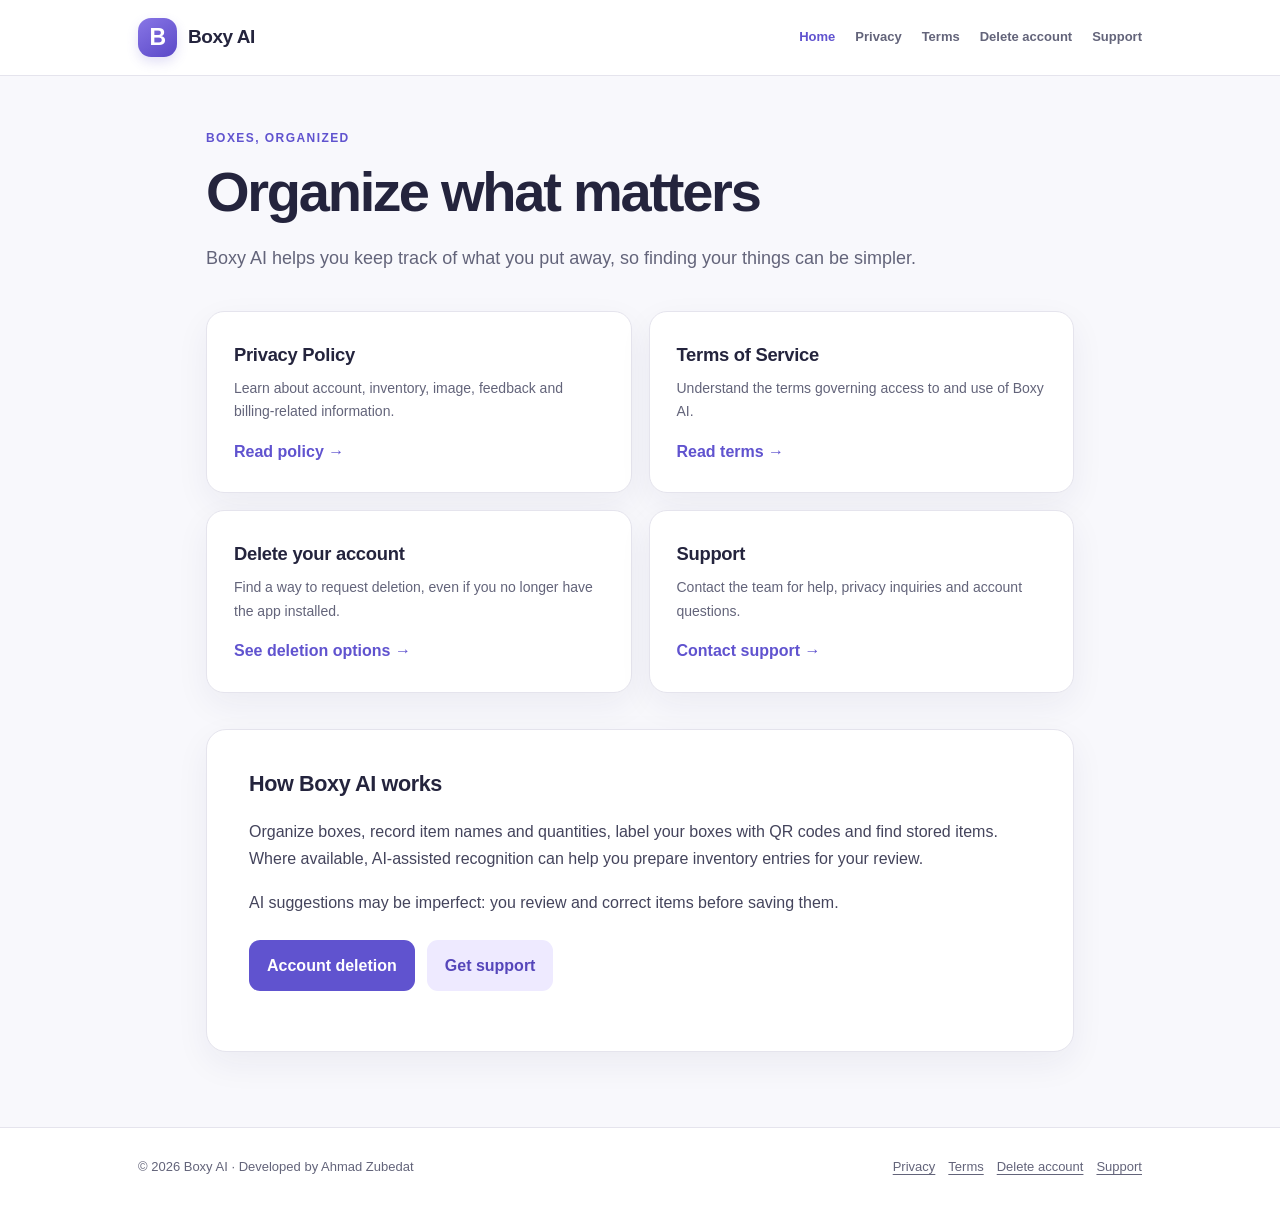
==== index.html @ 9fa78a9f "Add Boxy AI website and legal pages" ====
<!doctype html>
<html lang="en"><head>
<meta charset="utf-8"><meta name="viewport" content="width=device-width,initial-scale=1">
<meta name="description" content="Boxy AI official information, Privacy Policy, Terms, account deletion and support.">
<meta name="theme-color" content="#f8f8fc">
<title>Organize what matters | Boxy AI</title><link rel="stylesheet" href="styles.css">
</head><body>
<a class="skip-link" href="#main">Skip to content</a>
<header class="site-header"><div class="header-inner"><a class="brand" href="index.html"><span class="mark" aria-hidden="true">B</span>Boxy AI</a><nav aria-label="Main navigation"><a href="index.html" aria-current="page">Home</a><a href="privacy.html">Privacy</a><a href="terms.html">Terms</a><a href="delete-account.html">Delete account</a><a href="support.html">Support</a></nav></div></header>
<main id="main"><div class="hero"><div class="eyebrow">BOXES, ORGANIZED</div><h1>Organize what matters</h1><p>Boxy AI helps you keep track of what you put away, so finding your things can be simpler.</p></div><section class="card-grid" aria-label="Information and policies">
<a class="feature-card" href="privacy.html"><h2>Privacy Policy</h2><p>Learn about account, inventory, image, feedback and billing-related information.</p><span class="arrow">Read policy →</span></a>
<a class="feature-card" href="terms.html"><h2>Terms of Service</h2><p>Understand the terms governing access to and use of Boxy AI.</p><span class="arrow">Read terms →</span></a>
<a class="feature-card" href="delete-account.html"><h2>Delete your account</h2><p>Find a way to request deletion, even if you no longer have the app installed.</p><span class="arrow">See deletion options →</span></a>
<a class="feature-card" href="support.html"><h2>Support</h2><p>Contact the team for help, privacy inquiries and account questions.</p><span class="arrow">Contact support →</span></a>
</section><section class="panel"><h2>How Boxy AI works</h2><p>Organize boxes, record item names and quantities, label your boxes with QR codes and find stored items. Where available, AI-assisted recognition can help you prepare inventory entries for your review.</p><p>AI suggestions may be imperfect: you review and correct items before saving them.</p><div class="actions"><a class="btn" href="delete-account.html">Account deletion</a><a class="btn secondary" href="support.html">Get support</a></div></section></main>
<footer class="site-footer"><div class="footer-inner"><span>© 2026 Boxy AI · Developed by Ahmad Zubedat</span><span><a href="privacy.html">Privacy</a><a href="terms.html">Terms</a><a href="delete-account.html">Delete account</a><a href="support.html">Support</a></span></div></footer>
</body></html>
---- styles.css ----
:root{--bg:#f8f8fc;--surface:#fff;--ink:#24243d;--muted:#63647a;--line:#e5e4ed;--purple:#6053cf;--purple-light:#eeeaff;--shadow:0 12px 34px rgba(34,29,79,.06)}
*{box-sizing:border-box}html{scroll-behavior:smooth}body{margin:0;background:var(--bg);color:var(--ink);font:16px/1.7 -apple-system,BlinkMacSystemFont,"Segoe UI",Roboto,"Helvetica Neue",Arial,sans-serif}
.skip-link{position:absolute;left:-9999px;top:8px;z-index:999;background:white;padding:8px}.skip-link:focus{left:8px}a{color:var(--purple);text-underline-offset:3px}a:hover{text-decoration-thickness:2px}a:focus-visible{outline:3px solid #a393ef;outline-offset:3px;border-radius:4px}
.site-header{background:rgba(255,255,255,.94);border-bottom:1px solid var(--line)}.header-inner{max-width:1060px;margin:auto;padding:18px 28px;display:flex;align-items:center;justify-content:space-between;gap:22px;flex-wrap:wrap}
.brand{display:flex;align-items:center;gap:11px;text-decoration:none;color:var(--ink);font-weight:800;letter-spacing:-.025em;font-size:19px}.mark{background:linear-gradient(145deg,#8876e6,#5a48c7);border-radius:13px;color:#fff;width:39px;height:39px;display:grid;place-items:center;box-shadow:0 5px 12px rgba(96,83,207,.18);font-size:23px}.header-inner nav{display:flex;gap:20px;flex-wrap:wrap;align-items:center}.header-inner nav a{font-weight:600;font-size:13px;text-decoration:none;color:var(--muted)}.header-inner nav a[aria-current=page],.header-inner nav a:hover{color:var(--purple)}
main{max-width:920px;padding:52px 26px 75px;margin:auto}.eyebrow{font-size:12px;font-weight:800;letter-spacing:.12em;color:var(--purple);text-transform:uppercase}.hero h1,h1{font-weight:800;letter-spacing:-.04em;line-height:1.15;margin:12px 0 18px;font-size:clamp(2rem,4.6vw,3.5rem)}.hero{margin-bottom:38px}.hero p,.intro{color:var(--muted);font-size:18px;max-width:720px}.mini{font-size:13px;color:var(--muted)}
.panel{background:var(--surface);border:1px solid var(--line);border-radius:20px;padding:36px 42px;box-shadow:var(--shadow)}.panel p:first-child{margin-top:0}.panel h2{font-size:1.35rem;margin:2.1rem 0 .6rem;letter-spacing:-.018em}.panel h2:first-child{margin-top:0}.panel h3{font-size:1rem;margin:1.5rem 0 .4rem}.panel p,.panel li{color:#44445c}.panel ul,.panel ol{padding-left:23px}.panel li{margin:.45rem 0}.panel strong{color:var(--ink)}
.card-grid{display:grid;grid-template-columns:repeat(2,minmax(0,1fr));gap:17px;margin:25px 0 36px}.feature-card{display:block;color:var(--ink);text-decoration:none;padding:27px;border:1px solid var(--line);background:#fff;border-radius:18px;box-shadow:var(--shadow)}.feature-card:hover{border-color:#c7c0ff;transform:translateY(-2px)}.feature-card h2{font-size:1.15rem;letter-spacing:-.015em;margin:0 0 6px}.feature-card p{color:var(--muted);font-size:14px;margin:0}.feature-card .arrow{display:inline-block;margin-top:14px;color:var(--purple);font-weight:bold}
.actions{display:flex;flex-wrap:wrap;gap:12px;margin:24px 0}.btn{display:inline-block;border-radius:11px;text-align:center;text-decoration:none;font-weight:700;padding:12px 18px;background:var(--purple);color:white}.btn:hover{background:#4b3db7;color:white}.btn.secondary{background:#eeeaff;color:#5546ba}.btn.secondary:hover{background:#e2dbff}.notice{padding:16px 19px;border:1px solid #dad4fa;background:#f5f2ff;border-radius:13px;margin:22px 0}.notice p{margin:0;color:#453c7b}.site-footer{border-top:1px solid var(--line);background:#fff}.footer-inner{max-width:1060px;margin:auto;padding:28px;display:flex;justify-content:space-between;gap:20px;flex-wrap:wrap;font-size:13px;color:var(--muted)}.footer-inner a{color:var(--muted);margin-left:13px}
@media(max-width:600px){main{padding:34px 16px 58px}.header-inner{padding:15px 17px;gap:12px}.header-inner nav{gap:11px 15px}.header-inner nav a{font-size:12px}.panel{padding:23px 19px;border-radius:16px}.card-grid{grid-template-columns:1fr}.hero p{font-size:16px}.footer-inner{padding:22px 17px}}
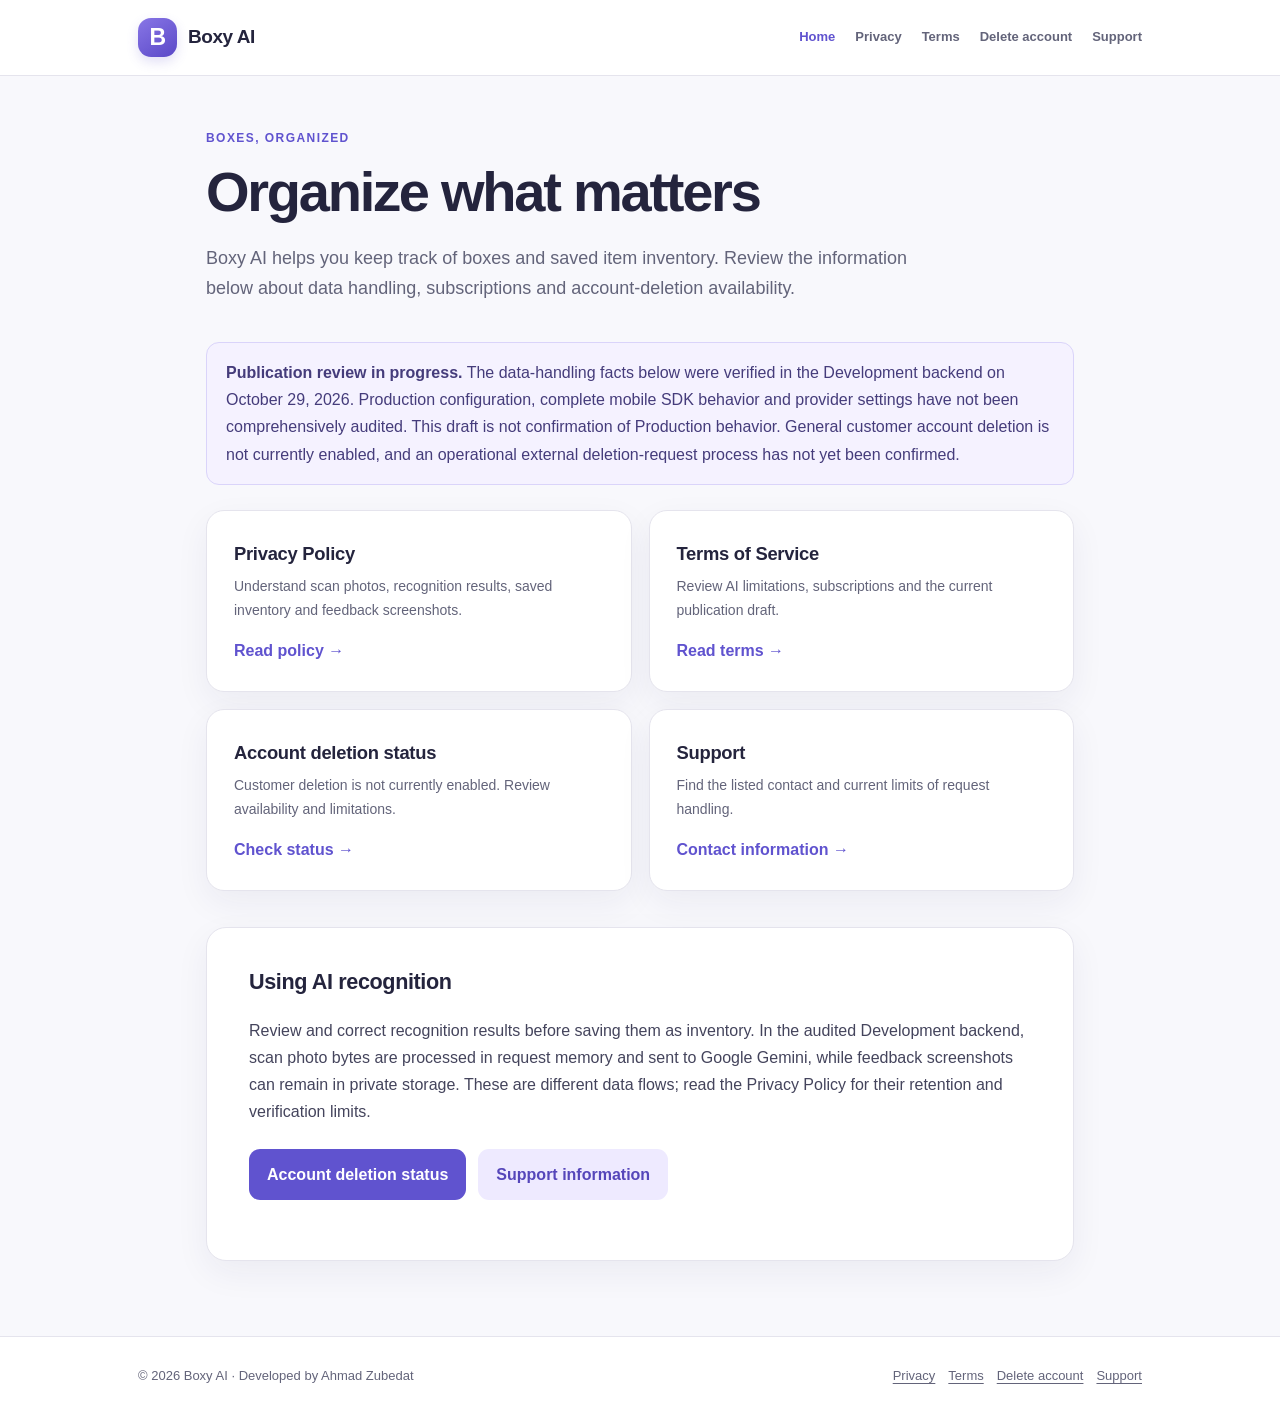
==== commit ce81b6a0: "Correct legal pages using Development data-handling audit Distinguish transient scan images, 24-hour" ====
--- a/index.html
+++ b/index.html
@@ -1,17 +1,17 @@
 <!doctype html>
 <html lang="en"><head>
 <meta charset="utf-8"><meta name="viewport" content="width=device-width,initial-scale=1">
-<meta name="description" content="Boxy AI official information, Privacy Policy, Terms, account deletion and support.">
+<meta name="description" content="Boxy AI website publication draft: privacy, terms, account deletion availability and support.">
 <meta name="theme-color" content="#f8f8fc">
 <title>Organize what matters | Boxy AI</title><link rel="stylesheet" href="styles.css">
 </head><body>
 <a class="skip-link" href="#main">Skip to content</a>
 <header class="site-header"><div class="header-inner"><a class="brand" href="index.html"><span class="mark" aria-hidden="true">B</span>Boxy AI</a><nav aria-label="Main navigation"><a href="index.html" aria-current="page">Home</a><a href="privacy.html">Privacy</a><a href="terms.html">Terms</a><a href="delete-account.html">Delete account</a><a href="support.html">Support</a></nav></div></header>
-<main id="main"><div class="hero"><div class="eyebrow">BOXES, ORGANIZED</div><h1>Organize what matters</h1><p>Boxy AI helps you keep track of what you put away, so finding your things can be simpler.</p></div><section class="card-grid" aria-label="Information and policies">
-<a class="feature-card" href="privacy.html"><h2>Privacy Policy</h2><p>Learn about account, inventory, image, feedback and billing-related information.</p><span class="arrow">Read policy →</span></a>
-<a class="feature-card" href="terms.html"><h2>Terms of Service</h2><p>Understand the terms governing access to and use of Boxy AI.</p><span class="arrow">Read terms →</span></a>
-<a class="feature-card" href="delete-account.html"><h2>Delete your account</h2><p>Find a way to request deletion, even if you no longer have the app installed.</p><span class="arrow">See deletion options →</span></a>
-<a class="feature-card" href="support.html"><h2>Support</h2><p>Contact the team for help, privacy inquiries and account questions.</p><span class="arrow">Contact support →</span></a>
-</section><section class="panel"><h2>How Boxy AI works</h2><p>Organize boxes, record item names and quantities, label your boxes with QR codes and find stored items. Where available, AI-assisted recognition can help you prepare inventory entries for your review.</p><p>AI suggestions may be imperfect: you review and correct items before saving them.</p><div class="actions"><a class="btn" href="delete-account.html">Account deletion</a><a class="btn secondary" href="support.html">Get support</a></div></section></main>
+<main id="main"><div class="hero"><div class="eyebrow">BOXES, ORGANIZED</div><h1>Organize what matters</h1><p>Boxy AI helps you keep track of boxes and saved item inventory. Review the information below about data handling, subscriptions and account-deletion availability.</p></div><div class="notice"><p><strong>Publication review in progress.</strong> The data-handling facts below were verified in the Development backend on October 29, 2026. Production configuration, complete mobile SDK behavior and provider settings have not been comprehensively audited. This draft is not confirmation of Production behavior. General customer account deletion is not currently enabled, and an operational external deletion-request process has not yet been confirmed.</p></div><section class="card-grid" aria-label="Information and policies">
+<a class="feature-card" href="privacy.html"><h2>Privacy Policy</h2><p>Understand scan photos, recognition results, saved inventory and feedback screenshots.</p><span class="arrow">Read policy →</span></a>
+<a class="feature-card" href="terms.html"><h2>Terms of Service</h2><p>Review AI limitations, subscriptions and the current publication draft.</p><span class="arrow">Read terms →</span></a>
+<a class="feature-card" href="delete-account.html"><h2>Account deletion status</h2><p>Customer deletion is not currently enabled. Review availability and limitations.</p><span class="arrow">Check status →</span></a>
+<a class="feature-card" href="support.html"><h2>Support</h2><p>Find the listed contact and current limits of request handling.</p><span class="arrow">Contact information →</span></a>
+</section><section class="panel"><h2>Using AI recognition</h2><p>Review and correct recognition results before saving them as inventory. In the audited Development backend, scan photo bytes are processed in request memory and sent to Google Gemini, while feedback screenshots can remain in private storage. These are different data flows; read the Privacy Policy for their retention and verification limits.</p><div class="actions"><a class="btn" href="delete-account.html">Account deletion status</a><a class="btn secondary" href="support.html">Support information</a></div></section></main>
 <footer class="site-footer"><div class="footer-inner"><span>© 2026 Boxy AI · Developed by Ahmad Zubedat</span><span><a href="privacy.html">Privacy</a><a href="terms.html">Terms</a><a href="delete-account.html">Delete account</a><a href="support.html">Support</a></span></div></footer>
 </body></html>
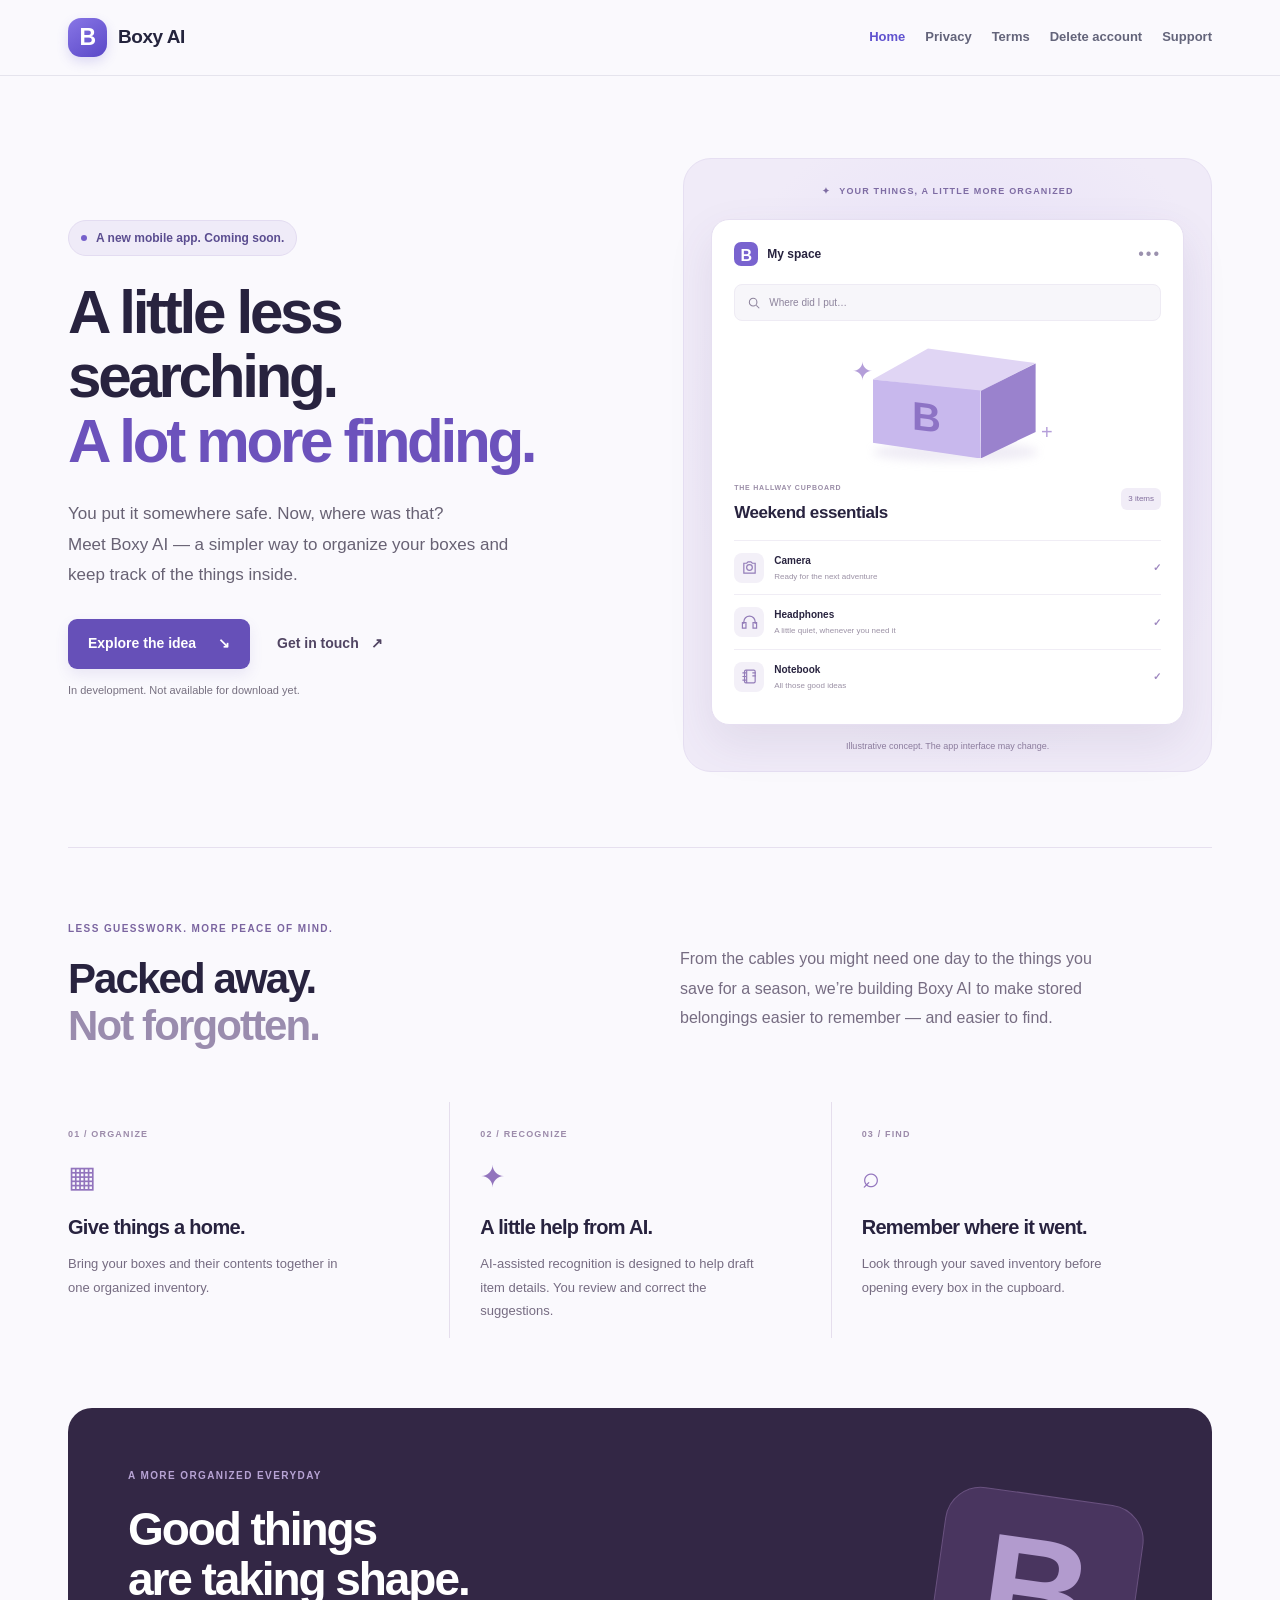
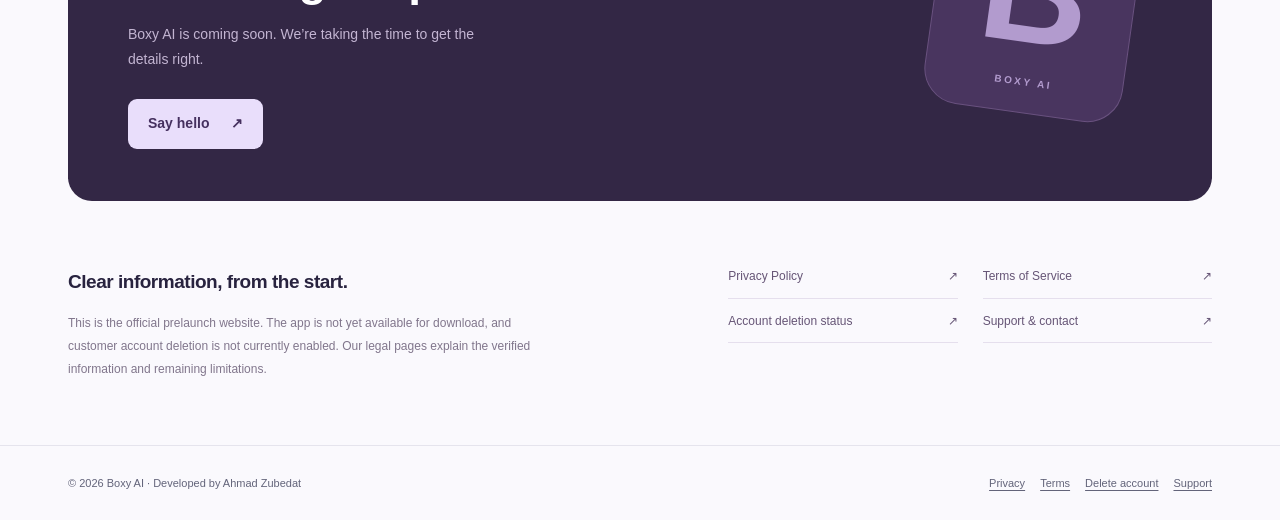
==== commit f3e821e5: "Polish Boxy AI coming-soon homepage Introduce a responsive prelaunch homepage and labeled illustrati" ====
--- a/index.html
+++ b/index.html
@@ -1,17 +1,38 @@
 <!doctype html>
 <html lang="en"><head>
 <meta charset="utf-8"><meta name="viewport" content="width=device-width,initial-scale=1">
-<meta name="description" content="Boxy AI website publication draft: privacy, terms, account deletion availability and support.">
+<meta name="description" content="Meet Boxy AI, an upcoming mobile app for organizing boxes and finding what you have stored. Coming soon.">
 <meta name="theme-color" content="#f8f8fc">
-<title>Organize what matters | Boxy AI</title><link rel="stylesheet" href="styles.css">
-</head><body>
+<title>Boxy AI — A little less searching. Coming soon.</title><link rel="stylesheet" href="styles.css">
+</head><body class="prelaunch">
 <a class="skip-link" href="#main">Skip to content</a>
 <header class="site-header"><div class="header-inner"><a class="brand" href="index.html"><span class="mark" aria-hidden="true">B</span>Boxy AI</a><nav aria-label="Main navigation"><a href="index.html" aria-current="page">Home</a><a href="privacy.html">Privacy</a><a href="terms.html">Terms</a><a href="delete-account.html">Delete account</a><a href="support.html">Support</a></nav></div></header>
-<main id="main"><div class="hero"><div class="eyebrow">BOXES, ORGANIZED</div><h1>Organize what matters</h1><p>Boxy AI helps you keep track of boxes and saved item inventory. Review the information below about data handling, subscriptions and account-deletion availability.</p></div><div class="notice"><p><strong>Publication review in progress.</strong> The data-handling facts below were verified in the Development backend on October 29, 2026. Production configuration, complete mobile SDK behavior and provider settings have not been comprehensively audited. This draft is not confirmation of Production behavior. General customer account deletion is not currently enabled, and an operational external deletion-request process has not yet been confirmed.</p></div><section class="card-grid" aria-label="Information and policies">
-<a class="feature-card" href="privacy.html"><h2>Privacy Policy</h2><p>Understand scan photos, recognition results, saved inventory and feedback screenshots.</p><span class="arrow">Read policy →</span></a>
-<a class="feature-card" href="terms.html"><h2>Terms of Service</h2><p>Review AI limitations, subscriptions and the current publication draft.</p><span class="arrow">Read terms →</span></a>
-<a class="feature-card" href="delete-account.html"><h2>Account deletion status</h2><p>Customer deletion is not currently enabled. Review availability and limitations.</p><span class="arrow">Check status →</span></a>
-<a class="feature-card" href="support.html"><h2>Support</h2><p>Find the listed contact and current limits of request handling.</p><span class="arrow">Contact information →</span></a>
-</section><section class="panel"><h2>Using AI recognition</h2><p>Review and correct recognition results before saving them as inventory. In the audited Development backend, scan photo bytes are processed in request memory and sent to Google Gemini, while feedback screenshots can remain in private storage. These are different data flows; read the Privacy Policy for their retention and verification limits.</p><div class="actions"><a class="btn" href="delete-account.html">Account deletion status</a><a class="btn secondary" href="support.html">Support information</a></div></section></main>
+<main id="main">
+<section class="launch-hero" aria-labelledby="launch-title">
+<div class="launch-copy"><span class="launch-status"><span aria-hidden="true"></span> A new mobile app. Coming soon.</span>
+<h1 id="launch-title">A little less<br>searching.<br><em>A lot more finding.</em></h1>
+<p class="launch-intro">You put it somewhere safe. Now, where was that?<br>Meet Boxy AI — a simpler way to organize your boxes and keep track of the things inside.</p>
+<div class="launch-actions"><a class="btn" href="#the-idea">Explore the idea <span aria-hidden="true">↘</span></a><a class="launch-text-link" href="support.html">Get in touch <span aria-hidden="true">↗</span></a></div>
+<p class="launch-small">In development. Not available for download yet.</p></div>
+<figure class="launch-scene"><div class="scene-label"><span aria-hidden="true">✦</span> YOUR THINGS, A LITTLE MORE ORGANIZED</div>
+<div class="inventory-preview" role="img" aria-label="Illustrative inventory concept showing a Weekend essentials box containing a camera, headphones and a notebook.">
+<div class="preview-top"><span class="preview-brand"><span class="mini-mark" aria-hidden="true">B</span> My space</span><span class="preview-more" aria-hidden="true">•••</span></div>
+<div class="preview-search"><svg viewBox="0 0 24 24" fill="none" stroke="currentColor" stroke-width="1.8" aria-hidden="true"><circle cx="10.5" cy="10.5" r="6.5"/><path d="m16 16 5 5"/></svg>Where did I put…</div>
+<div class="box-art" aria-hidden="true"><div class="box-shadow"></div><div class="box-top"></div><div class="box-front"><span>B</span></div><div class="box-side"></div><span class="box-spark spark-one">✦</span><span class="box-spark spark-two">+</span></div>
+<div class="preview-heading"><div><span class="preview-location">THE HALLWAY CUPBOARD</span><h2>Weekend essentials</h2></div><span class="item-count">3 items</span></div>
+<div class="preview-item"><span class="item-icon"><svg viewBox="0 0 24 24" fill="none" stroke="currentColor" stroke-width="1.7" aria-hidden="true"><path d="M4 6h4l2-2h4l2 2h4v14H4z"/><circle cx="12" cy="12" r="4"/></svg></span><span>Camera<small>Ready for the next adventure</small></span><span class="item-check" aria-hidden="true">✓</span></div>
+<div class="preview-item"><span class="item-icon"><svg viewBox="0 0 24 24" fill="none" stroke="currentColor" stroke-width="1.7" aria-hidden="true"><path d="M4 14V11a8 8 0 0 1 16 0v3M4 12H2v8h5v-8H4m16 0h2v8h-5v-8h3"/></svg></span><span>Headphones<small>A little quiet, whenever you need it</small></span><span class="item-check" aria-hidden="true">✓</span></div>
+<div class="preview-item"><span class="item-icon"><svg viewBox="0 0 24 24" fill="none" stroke="currentColor" stroke-width="1.7" aria-hidden="true"><rect x="5" y="3" width="15" height="18" rx="2"/><path d="M8 3v18M2 7h5M2 12h5M2 17h5m9-10h5m-5 4h5"/></svg></span><span>Notebook<small>All those good ideas</small></span><span class="item-check" aria-hidden="true">✓</span></div>
+</div><figcaption>Illustrative concept. The app interface may change.</figcaption></figure>
+</section>
+<section class="launch-purpose" id="the-idea" aria-labelledby="purpose-title"><div class="section-heading"><span class="eyebrow">LESS GUESSWORK. MORE PEACE OF MIND.</span><h2 id="purpose-title">Packed away.<br><span>Not forgotten.</span></h2></div><p>From the cables you might need one day to the things you save for a season, we’re building Boxy AI to make stored belongings easier to remember — and easier to find.</p></section>
+<section class="launch-steps" aria-label="The idea behind Boxy AI">
+<article><span class="step-number">01 / ORGANIZE</span><span class="step-symbol" aria-hidden="true">▦</span><h3>Give things a home.</h3><p>Bring your boxes and their contents together in one organized inventory.</p></article>
+<article><span class="step-number">02 / RECOGNIZE</span><span class="step-symbol" aria-hidden="true">✦</span><h3>A little help from AI.</h3><p>AI-assisted recognition is designed to help draft item details. You review and correct the suggestions.</p></article>
+<article><span class="step-number">03 / FIND</span><span class="step-symbol" aria-hidden="true">⌕</span><h3>Remember where it went.</h3><p>Look through your saved inventory before opening every box in the cupboard.</p></article>
+</section>
+<section class="launch-finale" aria-labelledby="finale-title"><div><span class="eyebrow">A MORE ORGANIZED EVERYDAY</span><h2 id="finale-title">Good things<br>are taking shape.</h2><p>Boxy AI is coming soon. We’re taking the time to get the details right.</p><a class="btn" href="support.html">Say hello <span aria-hidden="true">↗</span></a></div><div class="finale-monogram" aria-hidden="true">B<span>BOXY AI</span></div></section>
+<section class="launch-information" aria-labelledby="info-title"><div><h2 id="info-title">Clear information, from the start.</h2><p>This is the official prelaunch website. The app is not yet available for download, and customer account deletion is not currently enabled. Our legal pages explain the verified information and remaining limitations.</p></div><div class="information-links"><a href="privacy.html">Privacy Policy <span aria-hidden="true">↗</span></a><a href="terms.html">Terms of Service <span aria-hidden="true">↗</span></a><a href="delete-account.html">Account deletion status <span aria-hidden="true">↗</span></a><a href="support.html">Support & contact <span aria-hidden="true">↗</span></a></div></section>
+</main>
 <footer class="site-footer"><div class="footer-inner"><span>© 2026 Boxy AI · Developed by Ahmad Zubedat</span><span><a href="privacy.html">Privacy</a><a href="terms.html">Terms</a><a href="delete-account.html">Delete account</a><a href="support.html">Support</a></span></div></footer>
 </body></html>
--- a/styles.css
+++ b/styles.css
@@ -8,3 +8,10 @@
 .card-grid{display:grid;grid-template-columns:repeat(2,minmax(0,1fr));gap:17px;margin:25px 0 36px}.feature-card{display:block;color:var(--ink);text-decoration:none;padding:27px;border:1px solid var(--line);background:#fff;border-radius:18px;box-shadow:var(--shadow)}.feature-card:hover{border-color:#c7c0ff;transform:translateY(-2px)}.feature-card h2{font-size:1.15rem;letter-spacing:-.015em;margin:0 0 6px}.feature-card p{color:var(--muted);font-size:14px;margin:0}.feature-card .arrow{display:inline-block;margin-top:14px;color:var(--purple);font-weight:bold}
 .actions{display:flex;flex-wrap:wrap;gap:12px;margin:24px 0}.btn{display:inline-block;border-radius:11px;text-align:center;text-decoration:none;font-weight:700;padding:12px 18px;background:var(--purple);color:white}.btn:hover{background:#4b3db7;color:white}.btn.secondary{background:#eeeaff;color:#5546ba}.btn.secondary:hover{background:#e2dbff}.notice{padding:16px 19px;border:1px solid #dad4fa;background:#f5f2ff;border-radius:13px;margin:22px 0}.notice p{margin:0;color:#453c7b}.site-footer{border-top:1px solid var(--line);background:#fff}.footer-inner{max-width:1060px;margin:auto;padding:28px;display:flex;justify-content:space-between;gap:20px;flex-wrap:wrap;font-size:13px;color:var(--muted)}.footer-inner a{color:var(--muted);margin-left:13px}
 @media(max-width:600px){main{padding:34px 16px 58px}.header-inner{padding:15px 17px;gap:12px}.header-inner nav{gap:11px 15px}.header-inner nav a{font-size:12px}.panel{padding:23px 19px;border-radius:16px}.card-grid{grid-template-columns:1fr}.hero p{font-size:16px}.footer-inner{padding:22px 17px}}
+
+/* Prelaunch homepage: all rules scoped to preserve the legal-page layout. */
+.prelaunch{background:#faf9fd;color:#28233f}.prelaunch .site-header{background:#faf9fd}.prelaunch .header-inner,.prelaunch .footer-inner{max-width:1200px}.prelaunch main{max-width:1200px;padding:0 28px 64px}.prelaunch .launch-hero{display:grid;grid-template-columns:1.05fr 1fr;gap:60px;align-items:center;padding:82px 0 75px}.prelaunch .launch-status{display:inline-flex;align-items:center;gap:9px;font-size:12px;font-weight:700;color:#5b4d90;background:#efebf8;padding:7px 12px;border:1px solid #e3dcf1;border-radius:30px}.prelaunch .launch-status>span{width:6px;height:6px;background:#7660cb;border-radius:50%}.prelaunch h1{font-size:clamp(42px,4.7vw,66px);line-height:1.07;font-weight:750;letter-spacing:-.055em;margin:25px 0}.prelaunch h1 em{font-style:normal;color:#6c52bc}.prelaunch .launch-intro{font-size:17px;line-height:1.8;color:#686274;max-width:470px}.prelaunch .launch-actions{display:flex;gap:27px;align-items:center;flex-wrap:wrap;margin:28px 0 12px}.prelaunch .btn{background:#6650b8;font-size:14px;border-radius:9px;padding:13px 20px;box-shadow:0 6px 14px #6450b81c}.prelaunch .btn:hover{background:#503b9c}.prelaunch .btn span{margin-left:18px}.prelaunch .launch-text-link{font-size:14px;font-weight:650;color:#514563;text-decoration:none}.prelaunch .launch-text-link span{margin-left:8px}.prelaunch .launch-small{color:#777080;font-size:11px}.prelaunch .launch-scene{margin:0;padding:25px 27px 17px;background:radial-gradient(ellipse at 55% 45%,#e4dcf8 0%,#f0ebf8 70%);border:1px solid #e6dff2;border-radius:28px;position:relative}.prelaunch .scene-label{font-size:9px;letter-spacing:.13em;font-weight:750;color:#7e6ca3;text-align:center;margin-bottom:20px}.prelaunch .scene-label>span{margin-right:5px}.prelaunch .inventory-preview{background:#fff;border-radius:18px;border:1px solid #e6dff1;box-shadow:0 18px 45px #5c42791a;padding:20px 22px}.prelaunch .preview-top{display:flex;align-items:center;justify-content:space-between}.prelaunch .preview-brand{display:flex;align-items:center;gap:9px;font-size:12px;font-weight:750}.prelaunch .mini-mark{display:grid;place-items:center;background:#7963cf;color:#fff;border-radius:7px;width:24px;height:24px;font-size:16px}.prelaunch .preview-more{color:#9b91ae;letter-spacing:2px}.prelaunch .preview-search{display:flex;align-items:center;gap:8px;background:#f7f6fa;border:1px solid #eeebf4;border-radius:8px;margin-top:17px;padding:9px 12px;font-size:10px;color:#8d839c}.prelaunch .preview-search svg{width:14px;height:14px}.prelaunch .box-art{height:146px;position:relative;width:210px;margin:2px auto}.prelaunch .box-front{position:absolute;top:56px;left:30px;width:108px;height:79px;background:#c8b8ed;clip-path:polygon(0 0,100% 14%,100% 100%,0 80%)}.prelaunch .box-front span{font-size:40px;font-weight:750;color:#8d73c5;position:absolute;left:39px;top:4px;transform:skewY(7deg)}.prelaunch .box-side{position:absolute;top:40px;left:138px;width:55px;height:95px;background:#9a82cd;clip-path:polygon(0 29%,100% 0,100% 72%,0 100%)}.prelaunch .box-top{position:absolute;left:30px;top:25px;width:163px;height:43px;background:#e0d5f4;clip-path:polygon(0 72%,34% 0,100% 34%,66% 100%)}.prelaunch .box-shadow{position:absolute;left:30px;top:119px;width:165px;height:20px;border-radius:50%;background:#b1a0cb33;filter:blur(5px)}.prelaunch .box-spark{position:absolute;color:#b49ed9}.prelaunch .spark-one{left:9px;top:27px;font-size:25px}.prelaunch .spark-two{right:0;top:92px;font-size:20px}.prelaunch .preview-heading{display:flex;justify-content:space-between;align-items:center;gap:8px;padding-bottom:13px}.prelaunch .preview-location{font-size:7px;letter-spacing:.11em;color:#9a8da7;font-weight:750}.prelaunch .preview-heading h2{font-size:17px;line-height:1.3;margin:3px 0;letter-spacing:-.025em}.prelaunch .item-count{font-size:8px;color:#806c9c;background:#f1edf7;white-space:nowrap;border-radius:6px;padding:4px 7px}.prelaunch .preview-item{border-top:1px solid #f0edf5;padding:11px 0;display:flex;align-items:center;gap:10px;font-size:10px;font-weight:650}.prelaunch .preview-item small{display:block;font-size:8px;color:#9b91a5;font-weight:400;margin-top:1px}.prelaunch .item-icon{width:30px;height:30px;border-radius:8px;background:#f3f0f8;color:#937cb8;display:grid;place-items:center;flex-shrink:0}.prelaunch .item-icon svg{width:17px;height:17px}.prelaunch .item-check{margin-left:auto;color:#9d87bf;font-size:10px}.prelaunch figcaption{font-size:9px;color:#8b7c9d;text-align:center;margin-top:14px}.prelaunch .launch-purpose{display:grid;grid-template-columns:1fr 1fr;gap:80px;align-items:center;border-top:1px solid #e6e0ef;padding:65px 0 38px;scroll-margin-top:25px}.prelaunch .eyebrow{font-size:10px;letter-spacing:.14em;color:#7b65a0}.prelaunch .section-heading h2{font-size:42px;line-height:1.12;letter-spacing:-.045em;margin:15px 0}.prelaunch .section-heading h2 span{color:#9a8cae}.prelaunch .launch-purpose>p{font-size:16px;line-height:1.85;color:#766c82;max-width:440px}.prelaunch .launch-steps{display:grid;grid-template-columns:repeat(3,1fr);gap:0;margin-bottom:70px}.prelaunch .launch-steps article{padding:25px 28px 15px 0}.prelaunch .launch-steps article+article{padding-left:30px;border-left:1px solid #e5deed}.prelaunch .step-number{font-size:9px;letter-spacing:.13em;font-weight:750;color:#9c8baa;display:block}.prelaunch .step-symbol{display:block;color:#9274bd;font-size:30px;height:60px;padding-top:9px}.prelaunch .launch-steps h3{font-size:20px;letter-spacing:-.035em;line-height:1.3;margin:12px 0}.prelaunch .launch-steps p{font-size:13px;line-height:1.8;color:#766c82;margin:0;max-width:280px}.prelaunch .launch-finale{border-radius:24px;background:#332745;color:#fff;display:flex;justify-content:space-between;gap:30px;align-items:center;padding:52px 60px;overflow:hidden}.prelaunch .launch-finale .eyebrow{color:#b7a3d4}.prelaunch .launch-finale h2{font-size:46px;letter-spacing:-.045em;line-height:1.1;margin:17px 0}.prelaunch .launch-finale p{font-size:14px;color:#c3b5d2;max-width:350px;line-height:1.8}.prelaunch .launch-finale .btn{background:#e9defb;color:#45305f;margin-top:13px;box-shadow:none}.prelaunch .launch-finale .btn:hover{background:#fff}.prelaunch .finale-monogram{font-weight:800;line-height:1;font-size:150px;color:#b29bce;background:#49355f;border:1px solid #69517f;border-radius:36px;padding:20px 45px 25px;transform:rotate(8deg);margin-right:18px}.prelaunch .finale-monogram span{display:block;font-size:10px;letter-spacing:.25em;margin-top:12px;text-align:center}.prelaunch .launch-information{display:grid;grid-template-columns:1.2fr 1fr;gap:80px;padding:65px 0 0;align-items:start}.prelaunch .launch-information h2{font-size:19px;letter-spacing:-.025em;margin:0 0 14px}.prelaunch .launch-information p{font-size:12px;line-height:1.9;color:#81768c;margin:0;max-width:490px}.prelaunch .information-links{display:grid;grid-template-columns:1fr 1fr;gap:12px 25px}.prelaunch .information-links a{font-size:12px;text-decoration:none;color:#665576;border-bottom:1px solid #e5dfed;padding-bottom:11px;display:flex;justify-content:space-between;gap:8px}.prelaunch .information-links a:hover{color:#36224f;border-color:#a98ac6}.prelaunch .site-footer{background:#faf9fd}.prelaunch .footer-inner{font-size:11px}.prelaunch .footer-inner a{margin-left:15px}
+@media(min-width:1450px){.prelaunch .launch-hero{gap:85px}.prelaunch h1{font-size:70px}}
+@media(max-width:950px){.prelaunch .launch-hero{gap:30px;padding-top:58px}.prelaunch h1{font-size:48px}.prelaunch .launch-intro{font-size:15px}.prelaunch .launch-scene{padding:22px 18px 16px}.prelaunch .inventory-preview{padding:17px}.prelaunch .launch-purpose,.prelaunch .launch-information{gap:40px}.prelaunch .launch-finale{padding:42px}.prelaunch .finale-monogram{font-size:120px;padding:20px 32px;margin:0}}
+@media(max-width:700px){.prelaunch main{padding:0 22px 40px}.prelaunch .header-inner{padding:16px 22px;gap:15px}.prelaunch .header-inner nav{gap:12px;justify-content:space-between;width:100%}.prelaunch .header-inner nav a{font-size:11px;padding:3px 0}.prelaunch .launch-hero{grid-template-columns:1fr;padding:40px 0 45px;gap:35px}.prelaunch h1{font-size:clamp(40px,9.7vw,60px);margin:22px 0}.prelaunch .launch-intro{font-size:15px}.prelaunch .launch-actions{gap:24px;margin-top:24px}.prelaunch .launch-status{font-size:10px}.prelaunch .launch-scene{max-width:440px;width:100%;justify-self:center;padding:23px 22px 15px}.prelaunch .inventory-preview{padding:20px}.prelaunch .launch-purpose{grid-template-columns:1fr;gap:5px;padding:42px 0 20px}.prelaunch .section-heading h2{font-size:36px}.prelaunch .launch-purpose>p{font-size:14px;margin:0}.prelaunch .launch-steps{grid-template-columns:1fr;margin-bottom:40px}.prelaunch .launch-steps article,.prelaunch .launch-steps article+article{padding:23px 0;border-left:0;border-bottom:1px solid #e5deed;position:relative}.prelaunch .step-symbol{position:absolute;right:4px;top:10px}.prelaunch .launch-steps h3{margin-top:16px}.prelaunch .launch-steps p{max-width:85%}.prelaunch .launch-finale{padding:33px 27px;border-radius:19px;position:relative;isolation:isolate;display:block}.prelaunch .launch-finale>div:first-child{position:relative;z-index:1}.prelaunch .launch-finale h2{font-size:38px}.prelaunch .launch-finale p{max-width:250px}.prelaunch .finale-monogram{position:absolute;right:-22px;bottom:-14px;font-size:100px;padding:20px 28px;opacity:.14;z-index:0}.prelaunch .launch-information{grid-template-columns:1fr;gap:25px;padding-top:38px}.prelaunch .information-links{gap:15px 22px}.prelaunch .footer-inner{padding:23px 22px;gap:14px;font-size:10px}.prelaunch .footer-inner>span:last-child{display:flex;gap:15px;flex-wrap:wrap}.prelaunch .footer-inner a{margin:0}}
+@media(prefers-reduced-motion:reduce){.prelaunch{scroll-behavior:auto}.prelaunch *{scroll-behavior:auto}}
